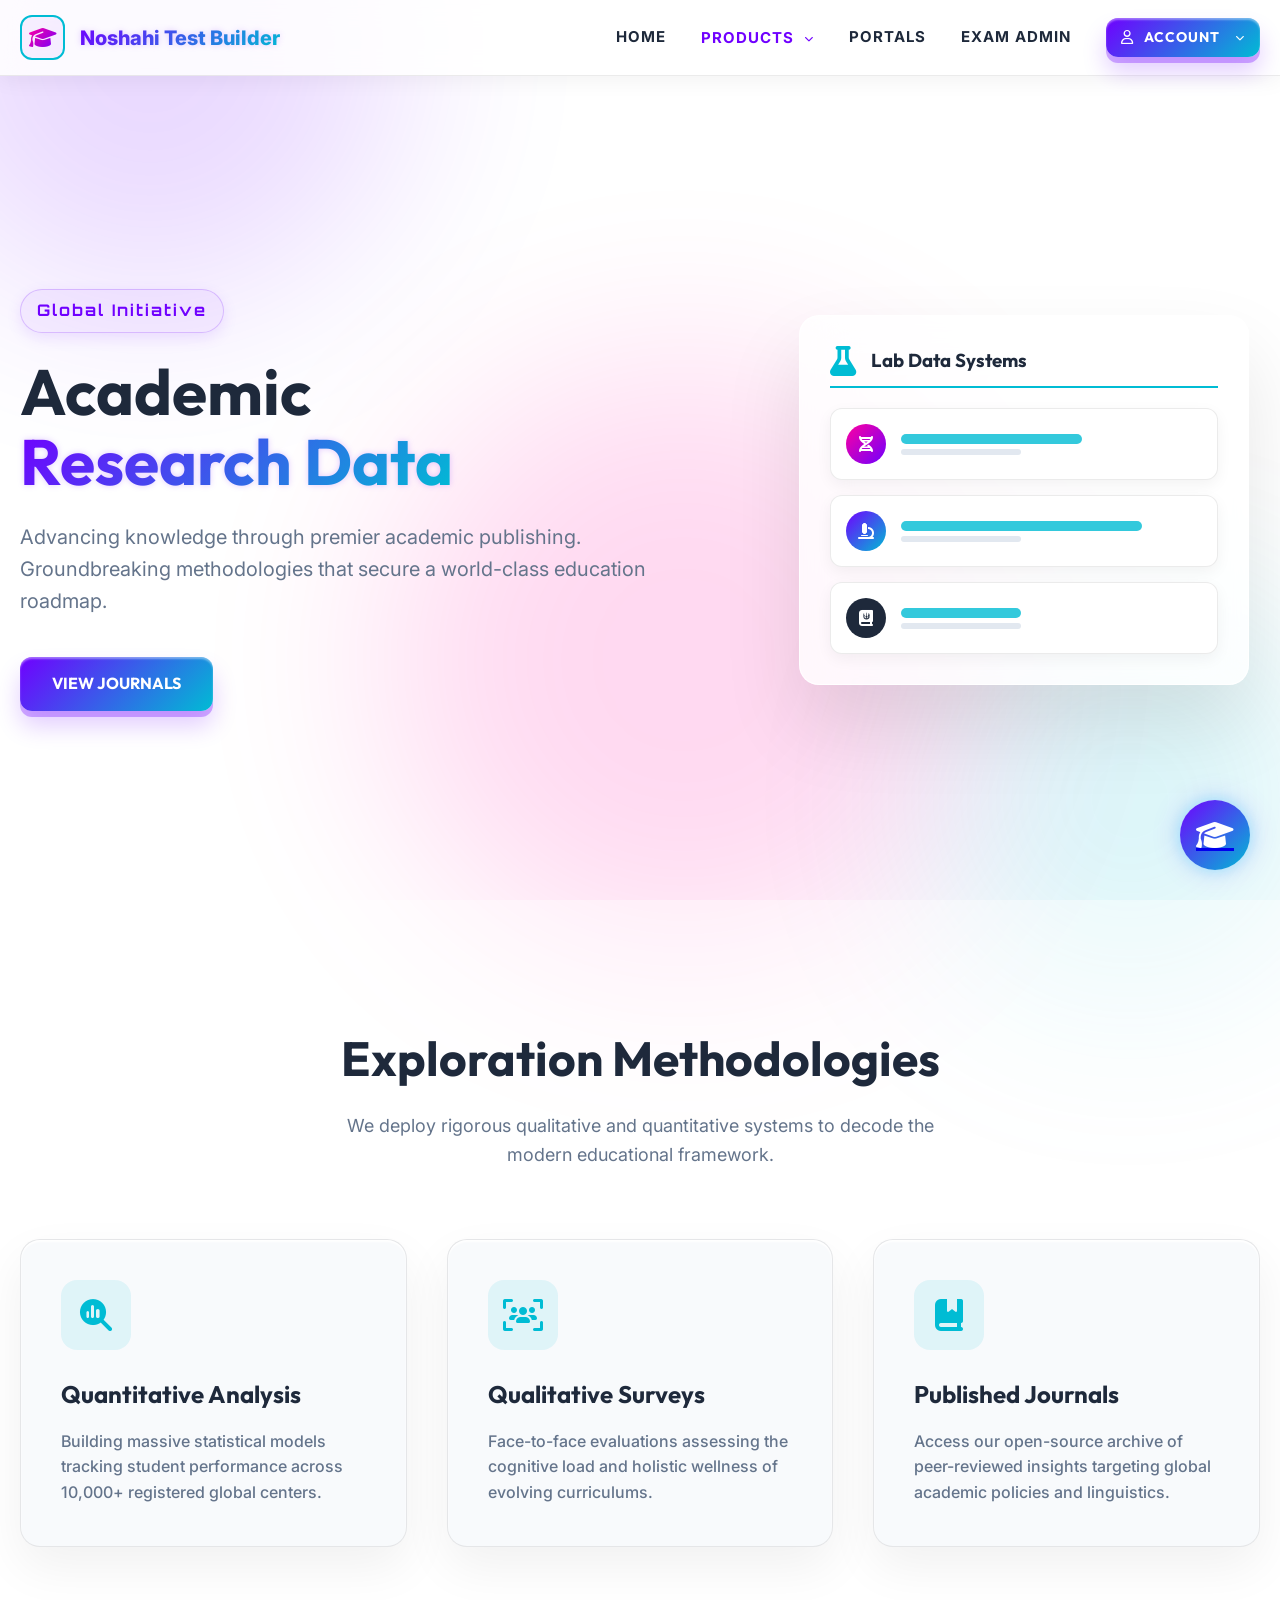
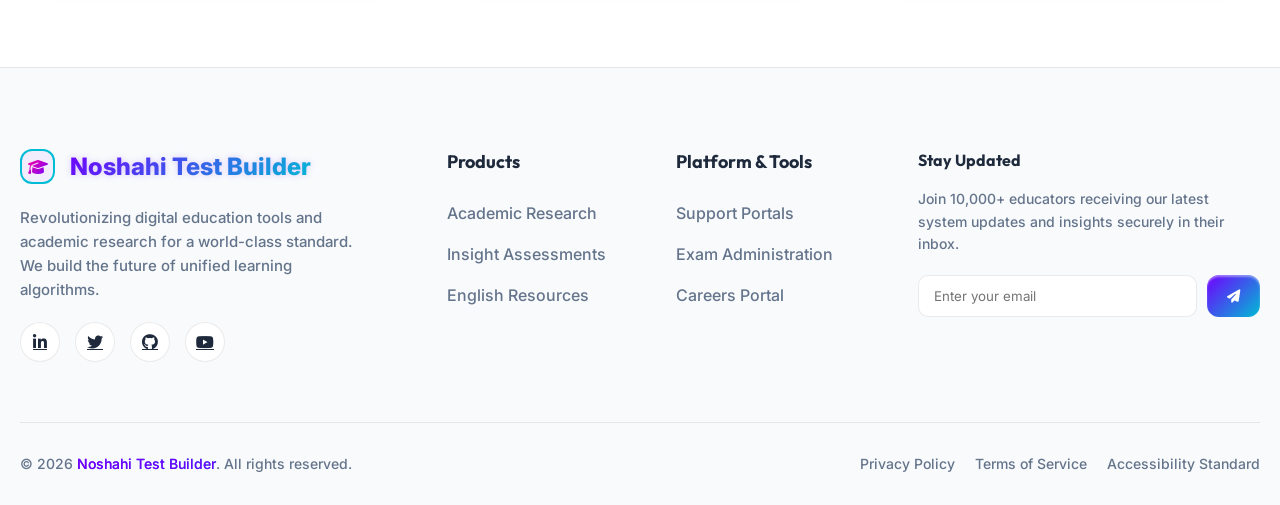
==== academic-research.html @ 6beb678b "Standardize navigation, mobile responsiveness, and visual consistency across all portal pages" ====
<!DOCTYPE html>
<html lang="en">

<head>
    <meta charset="UTF-8">
    <meta name="viewport" content="width=device-width, initial-scale=1.0">
    <title>Noshahi Test Builder</title>
    <link rel="icon" type="image/svg+xml" href="favicon.svg">
    <link rel="preconnect" href="https://fonts.googleapis.com">
    <link rel="preconnect" href="https://fonts.gstatic.com" crossorigin>
    <link
        href="https://fonts.googleapis.com/css2?family=Inter:wght@300;400;500;600&family=Orbitron:wght@500;700;900&family=Outfit:wght@400;600;700;800&display=swap"
        rel="stylesheet">
    <link rel="stylesheet" href="https://cdnjs.cloudflare.com/ajax/libs/font-awesome/6.4.0/css/all.min.css">

    <style>
        :root {
            --bg-dark: #FFFFFF;
            --bg-card: #f8fafc;
            --bg-card-alt: #f1f5f9;
            --accent-primary: #00bcd4;
            --accent-secondary: #7000FF;
            --accent-tertiary: #FF00A0;
            --text-light: #1e293b;
            --text-muted: #64748b;
            --glass-border: rgba(0, 0, 0, 0.08);

            --gradient-primary: linear-gradient(135deg, var(--accent-secondary), var(--accent-primary));
            --gradient-hot: linear-gradient(135deg, var(--accent-tertiary), var(--accent-secondary));
            --shadow-btn: 0 6px 0 rgba(112, 0, 255, 0.3), 0 15px 25px rgba(112, 0, 255, 0.2);
            --shadow-card: 0 20px 50px rgba(0, 0, 0, 0.06), inset 0 2px 2px rgba(255, 255, 255, 1);
            --neon-glow: 0 0 15px rgba(0, 240, 255, 0.3), 0 0 30px rgba(112, 0, 255, 0.2);
        }

        * {
            margin: 0;
            padding: 0;
            box-sizing: border-box;
            scroll-behavior: smooth;
        }

        body {
            font-family: 'Inter', sans-serif;
            background-color: var(--bg-dark);
            color: var(--text-light);
            overflow-x: hidden;
            line-height: 1.6;
        }

        h1,
        h2,
        h3,
        h4 {
            font-family: 'Outfit', sans-serif;
            font-weight: 700;
            color: var(--text-light);
        }

        .cyber-font {
            font-family: 'Orbitron', sans-serif;
            letter-spacing: 2px;
        }

        .container {
            max-width: 1280px;
            margin: 0 auto;
            padding: 0 20px;
        }

        .brand-text {
            background: var(--gradient-primary);
            -webkit-background-clip: text;
            -webkit-text-fill-color: transparent;
            filter: drop-shadow(0 0 3px rgba(112, 0, 255, 0.2));
            display: inline-block;
            white-space: nowrap;
        }

        .ambient-back {
            position: fixed;
            top: 0;
            left: 0;
            width: 100vw;
            height: 100vh;
            z-index: -1;
            pointer-events: none;
        }

        .orb {
            position: absolute;
            border-radius: 50%;
            filter: blur(100px);
            opacity: 0.15;
            animation: orbFloat 20s infinite alternate ease-in-out;
        }

        .orb-1 {
            width: 500px;
            height: 500px;
            background: var(--accent-secondary);
            top: -200px;
            left: -100px;
        }

        .orb-2 {
            width: 400px;
            height: 400px;
            background: var(--accent-primary);
            bottom: -100px;
            right: -50px;
            animation-delay: -5s;
        }

        .orb-3 {
            width: 600px;
            height: 600px;
            background: var(--accent-tertiary);
            top: 40%;
            left: 30%;
            animation-delay: -10s;
        }

        @keyframes orbFloat {
            0% {
                transform: translate(0, 0) scale(1);
            }

            100% {
                transform: translate(100px, 100px) scale(1.2);
            }
        }

        /* Navigation */
        header {
            position: fixed;
            top: 0;
            left: 0;
            width: 100%;
            padding: 15px 0;
            z-index: 1000;
            background: rgba(255, 255, 255, 0.85);
            backdrop-filter: blur(15px);
            border-bottom: 1px solid var(--glass-border);
            box-shadow: 0 5px 20px rgba(0, 0, 0, 0.05);
        }

        .nav-wrapper {
            display: flex;
            justify-content: space-between;
            align-items: center;
        }

        .logo {
            display: flex;
            align-items: center;
            gap: 15px;
            font-size: 24px;
            font-weight: 800;
            text-decoration: none;
        }

        .logo-icon {
            position: relative;
            width: 45px;
            height: 45px;
            background: rgba(112, 0, 255, 0.05);
            border: 2px solid var(--accent-primary);
            border-radius: 12px;
            display: flex;
            align-items: center;
            justify-content: center;
            transform-style: preserve-3d;
            transition: transform 0.3s;
        }

        .logo:hover .logo-icon {
            transform: rotateY(15deg) rotateX(15deg);
        }

        .logo-icon i {
            background: var(--gradient-hot);
            -webkit-background-clip: text;
            -webkit-text-fill-color: transparent;
            font-size: 22px;
        }

        .nav-links {
            display: flex;
            gap: 35px;
            align-items: center;
        }

        .nav-links>a,
        .dropdown>a {
            color: var(--text-light);
            text-decoration: none;
            font-weight: 700;
            font-size: 15px;
            text-transform: uppercase;
            letter-spacing: 1px;
            transition: all 0.3s ease;
            position: relative;
            cursor: pointer;
        }

        .nav-links>a.active {
            color: var(--accent-secondary);
        }

        .nav-links>a:hover,
        .dropdown>a:hover {
            color: var(--accent-secondary);
            transform: translateY(-2px);
        }

        .dropdown {
            position: relative;
            display: inline-block;
        }

        .dropdown>a>i:last-child {
            font-size: 9px;
            margin-left: 5px;
            transition: transform 0.3s;
            vertical-align: middle;
        }

        .dropdown:hover>a>i:last-child {
            transform: rotate(180deg);
        }

        .dropdown-content {
            position: absolute;
            top: calc(100% + 15px);
            left: -20px;
            background: #ffffff;
            border: 1px solid var(--glass-border);
            border-radius: 12px;
            padding: 15px 0;
            display: flex;
            flex-direction: column;
            min-width: 240px;
            box-shadow: 0 20px 40px rgba(0, 0, 0, 0.1);
            opacity: 0;
            visibility: hidden;
            transform: translateY(10px) rotateX(-10deg);
            transition: all 0.3s ease;
            z-index: 1000;
        }

        .dropdown:hover .dropdown-content {
            opacity: 1;
            visibility: visible;
            transform: translateY(0) rotateX(0);
        }

        .dropdown-content a {
            padding: 12px 25px;
            color: var(--text-light);
            text-decoration: none;
            font-size: 15px;
            font-weight: 600;
            display: flex;
            align-items: center;
            gap: 10px;
        }

        .dropdown-content a i {
            font-size: 14px;
            color: var(--accent-primary);
            margin: 0;
        }

        .dropdown-content a:hover {
            background: rgba(0, 188, 212, 0.05);
            color: var(--accent-secondary);
            padding-left: 30px;
        }

        .btn-3d {
            display: inline-flex;
            align-items: center;
            gap: 10px;
            padding: 14px 32px;
            background: var(--gradient-primary);
            color: white !important;
            text-decoration: none;
            font-weight: 700;
            font-family: 'Outfit', sans-serif;
            border-radius: 12px;
            border: none;
            cursor: pointer;
            text-transform: uppercase;
            box-shadow: var(--shadow-btn);
            transform: translateY(0);
            transition: all 0.2s;
            position: relative;
        }

        .btn-3d::after {
            content: '';
            position: absolute;
            top: 0;
            left: 0;
            right: 0;
            bottom: 0;
            border-radius: 12px;
            box-shadow: inset 0 2px 2px rgba(255, 255, 255, 0.4);
            pointer-events: none;
        }

        .btn-3d:hover {
            transform: translateY(3px);
            box-shadow: 0 3px 0 rgba(112, 0, 255, 0.6), 0 10px 15px rgba(112, 0, 255, 0.2);
        }

        .hamburger {
            display: none;
            flex-direction: column;
            justify-content: center;
            align-items: center;
            gap: 6px;
            width: 50px;
            height: 50px;
            background: rgba(255, 255, 255, 0.6);
            backdrop-filter: blur(10px);
            border: 1px solid var(--glass-border);
            border-radius: 50%;
            cursor: pointer;
            z-index: 1001;
            box-shadow: 0 5px 15px rgba(0, 0, 0, 0.05);
            transition: all 0.3s ease;
        }

        .hamburger span {
            display: block;
            height: 3px;
            width: 22px;
            background: var(--text-light);
            border-radius: 3px;
            transition: all 0.4s cubic-bezier(0.68, -0.55, 0.265, 1.55);
        }

        .hamburger:hover {
            box-shadow: 0 8px 20px rgba(0, 188, 212, 0.2);
            transform: translateY(-2px);
            border-color: var(--accent-secondary);
        }

        .hamburger:hover span:nth-child(1) {
            width: 14px;
            transform: translateX(-4px);
            background: var(--accent-primary);
        }

        .hamburger:hover span:nth-child(2) {
            background: var(--accent-secondary);
        }

        .hamburger:hover span:nth-child(3) {
            width: 14px;
            transform: translateX(4px);
            background: var(--accent-tertiary);
        }

        .hamburger.active {
            background: var(--gradient-primary);
            border-color: transparent;
        }

        .hamburger.active span {
            background: white;
        }

        .hamburger.active span:nth-child(1) {
            transform: translateY(9px) rotate(45deg);
            width: 22px;
        }

        .hamburger.active span:nth-child(2) {
            width: 0;
            opacity: 0;
        }

        .hamburger.active span:nth-child(3) {
            transform: translateY(-9px) rotate(-45deg);
            width: 22px;
        }

        .corner-favicon {
            position: fixed;
            bottom: 30px;
            right: 30px;
            width: 70px;
            height: 70px;
            background: var(--gradient-primary);
            border-radius: 50%;
            display: flex;
            align-items: center;
            justify-content: center;
            box-shadow: var(--neon-glow);
            z-index: 9999;
            transition: transform 0.3s;
        }

        .corner-favicon:hover {
            transform: scale(1.1) rotate(15deg);
        }

        .corner-favicon i {
            font-size: 30px;
            color: white;
        }

        .hero {
            min-height: 100vh;
            display: flex;
            align-items: center;
            padding-top: 100px;
        }

        .hero-grid {
            display: grid;
            grid-template-columns: 1.2fr 0.8fr;
            gap: 60px;
            align-items: center;
        }

        .hero-badge {
            display: inline-block;
            padding: 8px 16px;
            background: rgba(112, 0, 255, 0.05);
            border: 1px solid rgba(112, 0, 255, 0.2);
            border-radius: 50px;
            color: var(--accent-secondary);
            font-weight: 700;
            margin-bottom: 24px;
            box-shadow: 0 5px 15px rgba(112, 0, 255, 0.1);
        }

        .hero h1 {
            font-size: 64px;
            line-height: 1.1;
            margin-bottom: 24px;
        }

        .hero p {
            font-size: 20px;
            color: var(--text-muted);
            margin-bottom: 40px;
        }

        .hero-visual {
            position: relative;
            height: 500px;
            display: flex;
            align-items: center;
            justify-content: center;
        }

        .research-dash {
            width: 100%;
            max-width: 450px;
            background: rgba(255, 255, 255, 0.8);
            backdrop-filter: blur(25px);
            border: 1px solid rgba(255, 255, 255, 0.9);
            border-radius: 20px;
            padding: 30px;
            box-shadow: 0 40px 80px rgba(0, 0, 0, 0.1);
            animation: dashFloat 8s infinite alternate ease-in-out;
        }

        @keyframes dashFloat {
            0% {
                transform: translateY(0) rotateX(5deg) rotateY(-10deg);
            }

            100% {
                transform: translateY(-20px) rotateX(10deg) rotateY(-5deg);
            }
        }

        .r-header {
            border-bottom: 2px solid var(--accent-primary);
            padding-bottom: 10px;
            margin-bottom: 20px;
            display: flex;
            align-items: center;
            gap: 15px;
        }

        .r-header i {
            font-size: 30px;
            color: var(--accent-primary);
        }

        .r-blocks {
            display: grid;
            gap: 15px;
        }

        .r-block {
            display: flex;
            align-items: center;
            gap: 15px;
            background: #fff;
            padding: 15px;
            border-radius: 12px;
            box-shadow: 0 5px 15px rgba(0, 0, 0, 0.05);
            border: 1px solid var(--glass-border);
            transition: all 0.3s ease;
            cursor: pointer;
        }

        .r-block:hover {
            transform: translateY(-5px);
            border-color: var(--accent-primary);
            box-shadow: 0 15px 30px rgba(0, 0, 0, 0.1);
        }

        .r-icon {
            width: 40px;
            height: 40px;
            border-radius: 50%;
            background: var(--gradient-hot);
            color: #fff;
            display: flex;
            align-items: center;
            justify-content: center;
        }

        .r-line1 {
            height: 10px;
            width: 60%;
            background: var(--accent-primary);
            border-radius: 5px;
            margin-bottom: 5px;
            opacity: 0.8;
        }

        .r-line2 {
            height: 6px;
            width: 40%;
            background: #e2e8f0;
            border-radius: 3px;
        }

        .section-padding {
            padding: 120px 0;
        }

        .section-title {
            text-align: center;
            margin-bottom: 70px;
        }

        .section-title h2 {
            font-size: 48px;
            margin-bottom: 15px;
        }

        .section-title p {
            color: var(--text-muted);
            font-size: 18px;
            max-width: 600px;
            margin: 0 auto;
        }

        .grid-3d {
            display: grid;
            grid-template-columns: repeat(auto-fit, minmax(320px, 1fr));
            gap: 40px;
        }

        .card-3d {
            background: var(--bg-card);
            border-radius: 20px;
            padding: 40px;
            border: 1px solid var(--glass-border);
            transition: all 0.4s;
            box-shadow: var(--shadow-card);
            cursor: pointer;
            display: flex;
            flex-direction: column;
        }

        .card-3d:hover {
            transform: translateY(-15px);
            border-color: var(--accent-primary);
            box-shadow: 0 30px 50px rgba(0, 0, 0, 0.1);
        }

        .card-icon {
            width: 70px;
            height: 70px;
            background: rgba(0, 188, 212, 0.1);
            border-radius: 16px;
            display: flex;
            align-items: center;
            justify-content: center;
            font-size: 32px;
            color: var(--accent-primary);
            margin-bottom: 25px;
            transition: 0.3s;
        }

        .card-3d:hover .card-icon {
            background: var(--gradient-primary);
            color: white;
            transform: scale(1.1);
        }

        .card-3d h3 {
            font-size: 24px;
            margin-bottom: 15px;
        }

        .card-3d p {
            color: var(--text-muted);
            font-weight: 500;
            flex-grow: 1;
        }

        /* Professional Footer Elements */
        .footer-pro {
            background: var(--bg-card);
            padding: 80px 0 30px;
            border-top: 1px solid var(--glass-border);
            position: relative;
            overflow: hidden;
        }

        .footer-top {
            display: grid;
            grid-template-columns: 1.5fr 2fr 1.5fr;
            gap: 50px;
            margin-bottom: 60px;
        }

        .footer-brand p {
            color: var(--text-muted);
            margin: 20px 0;
            font-size: 15px;
            font-weight: 500;
        }

        .social-links {
            display: flex;
            gap: 15px;
        }

        .social-links a {
            width: 40px;
            height: 40px;
            border-radius: 50%;
            background: var(--bg-dark);
            border: 1px solid var(--glass-border);
            display: flex;
            align-items: center;
            justify-content: center;
            color: var(--text-light);
            transition: all 0.3s;
        }

        .social-links a:hover {
            background: var(--accent-primary);
            color: white;
            transform: translateY(-3px);
            box-shadow: 0 10px 20px rgba(0, 188, 212, 0.3);
            border-color: transparent;
        }

        .footer-links {
            display: flex;
            justify-content: space-around;
        }

        .link-col h4 {
            margin-bottom: 25px;
            font-size: 18px;
            color: var(--text-light);
        }

        .link-col a {
            display: block;
            color: var(--text-muted);
            text-decoration: none;
            margin-bottom: 15px;
            transition: color 0.3s;
            font-weight: 500;
        }

        .link-col a:hover {
            color: var(--accent-secondary);
        }

        .footer-newsletter h4 {
            margin-bottom: 15px;
            color: var(--text-light);
        }

        .footer-newsletter p {
            color: var(--text-muted);
            font-size: 14px;
            margin-bottom: 20px;
            font-weight: 500;
        }

        .newsletter-box {
            display: flex;
            gap: 10px;
        }

        .newsletter-box input {
            flex: 1;
            padding: 12px 15px;
            border-radius: 10px;
            border: 1px solid var(--glass-border);
            background: var(--bg-dark);
            color: var(--text-light);
            outline: none;
            transition: border 0.3s;
            font-family: 'Inter', sans-serif;
        }

        .newsletter-box input:focus {
            border-color: var(--accent-primary);
        }

        .footer-bottom {
            display: flex;
            justify-content: space-between;
            align-items: center;
            padding-top: 30px;
            border-top: 1px solid var(--glass-border);
            color: var(--text-muted);
            font-size: 14px;
            font-weight: 500;
        }

        .b-links {
            display: flex;
            gap: 20px;
        }

        .b-links a {
            color: var(--text-muted);
            text-decoration: none;
            transition: color 0.3s;
        }

        .b-links a:hover {
            color: var(--accent-tertiary);
        }

        @media (max-width: 992px) {
            .hero-grid {
                grid-template-columns: 1fr;
                text-align: center;
            }

            .hero-visual {
                display: none;
            }

            .footer-top {
                grid-template-columns: 1fr;
                gap: 40px;
            }

            .footer-links {
                justify-content: flex-start;
                gap: 50px;
            }
        }

        @media (max-width: 768px) {
            .hamburger {
                display: flex;
            }

            .nav-links {
                position: absolute;
                top: 100%;
                left: 0;
                right: 0;
                background: rgba(255, 255, 255, 0.98);
                backdrop-filter: blur(20px);
                flex-direction: column;
                align-items: flex-start;
                padding: 20px 30px;
                border-bottom: 1px solid var(--accent-primary);
                box-shadow: 0 10px 20px rgba(0, 0, 0, 0.05);
                transform: translateY(-20px);
                opacity: 0;
                visibility: hidden;
                transition: all 0.3s ease;
            }

            .nav-links.active {
                transform: translateY(0);
                opacity: 1;
                visibility: visible;
            }

            .dropdown-content {
                position: relative;
                top: 0;
                left: 0;
                min-width: 100%;
                box-shadow: none;
                background: transparent;
                border: none;
                border-left: 2px solid var(--accent-secondary);
                padding-left: 10px;
                margin-top: 10px;
                border-radius: 0;
                display: none !important;
            }

            .dropdown.mobile-open .dropdown-content {
                display: flex !important;
                opacity: 1;
                visibility: visible;
                transform: none;
            }

            .footer-bottom {
                flex-direction: column;
                gap: 20px;
                text-align: center;
            }

            .footer-links {
                flex-direction: column;
                gap: 30px;
            }

            .hero h1 {
                font-size: 42px;
            }
        }
    </style>
</head>

<body>
    <span id="top"></span>
    <a href="#top" class="corner-favicon"><i class="fa-solid fa-graduation-cap"></i></a>

    <header>
        <div class="container nav-wrapper">
            <a href="index.html" class="logo">
                <div class="logo-icon"><i class="fa-solid fa-graduation-cap"></i></div>
                <span style="font-size: 20px;" class="brand-text">Noshahi Test Builder</span>
            </a>
            <nav class="nav-links">
                <a href="index.html">Home</a>
                <div class="dropdown">
                    <a href="javascript:void(0)" class="dropdown-toggle"
                        style="color: var(--accent-secondary);">Products <i class="fa-solid fa-chevron-down"></i></a>
                    <div class="dropdown-content">
                        <a href="academic-research.html" class="active"
                            style="color: var(--accent-secondary); background: rgba(0,188,212,0.05); padding-left: 30px; border-left: 2px solid var(--accent-secondary);"><i
                                class="fa-solid fa-flask"></i> Academic Research</a>
                        <a href="insight-assessments.html"><i class="fa-solid fa-book-open"></i> Insight Assessments</a>
                        <a href="english-resources.html"><i class="fa-solid fa-language"></i> English Resources</a>
                    </div>
                </div>
                <a href="index.html#portals">Portals</a>
                <a href="index.html#exam">Exam Admin</a>
                <div class="nav-actions dropdown">
                    <a href="javascript:void(0)" class="btn-3d dropdown-toggle" style="padding: 8px 15px; font-size: 14px;"><i
                            class="fa-regular fa-user"></i> Account <i class="fa-solid fa-chevron-down"></i></a>
                    <div class="dropdown-content" style="left: auto; right: 0; min-width: 180px;">
                        <a href="login.html"><i class="fa-solid fa-right-to-bracket"></i> Login Area</a>
                        <a href="register.html"><i class="fa-solid fa-user-plus"></i> Register</a>
                    </div>
                </div>
            </nav>
            <div class="hamburger">
                <span></span>
                <span></span>
                <span></span>
            </div>
        </div>
    </header>

    <div class="ambient-back">
        <div class="orb orb-1"></div>
        <div class="orb orb-2"></div>
        <div class="orb orb-3"></div>
    </div>

    <!-- Hero -->
    <section class="hero">
        <div class="container hero-grid">
            <div class="hero-content">
                <div class="hero-badge cyber-font">Global Initiative</div>
                <h1>Academic <br><span class="brand-text">Research Data</span></h1>
                <p>Advancing knowledge through premier academic publishing. Groundbreaking methodologies that secure a
                    world-class education roadmap.</p>
                <div class="hero-actions" style="margin-top:30px;">
                    <a href="#journals" class="btn-3d">View Journals</a>
                </div>
            </div>
            <div class="hero-visual">
                <div class="research-dash">
                    <div class="r-header">
                        <i class="fa-solid fa-flask"></i>
                        <div>
                            <h3 style="margin:0;">Lab Data Systems</h3>
                        </div>
                    </div>
                    <div class="r-blocks">
                        <div class="r-block">
                            <div class="r-icon"><i class="fa-solid fa-dna"></i></div>
                            <div style="flex:1;">
                                <div class="r-line1"></div>
                                <div class="r-line2"></div>
                            </div>
                        </div>
                        <div class="r-block">
                            <div class="r-icon" style="background: var(--gradient-primary);"><i
                                    class="fa-solid fa-microscope"></i></div>
                            <div style="flex:1;">
                                <div class="r-line1" style="width:80%;"></div>
                                <div class="r-line2"></div>
                            </div>
                        </div>
                        <div class="r-block">
                            <div class="r-icon" style="background: #1e293b;"><i
                                    class="fa-solid fa-book-journal-whills"></i></div>
                            <div style="flex:1;">
                                <div class="r-line1" style="width:40%;"></div>
                                <div class="r-line2"></div>
                            </div>
                        </div>
                    </div>
                </div>
            </div>
        </div>
    </section>

    <!-- Research Areas -->
    <section class="section-padding" id="journals" style="background: rgba(255,255,255,0.4);">
        <div class="container">
            <div class="section-title">
                <h2>Exploration Methodologies</h2>
                <p>We deploy rigorous qualitative and quantitative systems to decode the modern educational framework.
                </p>
            </div>
            <div class="grid-3d">
                <div class="card-3d">
                    <div class="card-icon"><i class="fa-solid fa-magnifying-glass-chart"></i></div>
                    <h3>Quantitative Analysis</h3>
                    <p>Building massive statistical models tracking student performance across 10,000+ registered global
                        centers.</p>
                </div>
                <div class="card-3d">
                    <div class="card-icon"><i class="fa-solid fa-users-viewfinder"></i></div>
                    <h3>Qualitative Surveys</h3>
                    <p>Face-to-face evaluations assessing the cognitive load and holistic wellness of evolving
                        curriculums.</p>
                </div>
                <div class="card-3d">
                    <div class="card-icon"><i class="fa-solid fa-book-bookmark"></i></div>
                    <h3>Published Journals</h3>
                    <p>Access our open-source archive of peer-reviewed insights targeting global academic policies and
                        linguistics.</p>
                </div>
            </div>
        </div>
    </section>

    <!-- PRO FOOTER -->
    <footer class="footer-pro">
        <div class="container">
            <div class="footer-top">
                <div class="footer-brand">
                    <a href="index.html" class="logo" style="margin-bottom: 15px;">
                        <div class="logo-icon" style="width: 35px; height: 35px; box-shadow: none;"><i
                                class="fa-solid fa-graduation-cap" style="font-size: 16px;"></i></div>
                        <span class="brand-text">Noshahi Test Builder</span>
                    </a>
                    <p>Revolutionizing digital education tools and academic research for a world-class standard. We
                        build the future of unified learning algorithms.</p>
                    <div class="social-links">
                        <a href="#"><i class="fa-brands fa-linkedin-in"></i></a>
                        <a href="#"><i class="fa-brands fa-twitter"></i></a>
                        <a href="#"><i class="fa-brands fa-github"></i></a>
                        <a href="#"><i class="fa-brands fa-youtube"></i></a>
                    </div>
                </div>
                <div class="footer-links">
                    <div class="link-col">
                        <h4>Products</h4>
                        <a href="academic-research.html">Academic Research</a>
                        <a href="insight-assessments.html">Insight Assessments</a>
                        <a href="english-resources.html">English Resources</a>
                    </div>
                    <div class="link-col">
                        <h4>Platform & Tools</h4>
                        <a href="index.html#portals">Support Portals</a>
                        <a href="index.html#exam">Exam Administration</a>
                        <a href="index.html#careers">Careers Portal</a>
                    </div>
                </div>
                <div class="footer-newsletter">
                    <h4>Stay Updated</h4>
                    <p>Join 10,000+ educators receiving our latest system updates and insights securely in their inbox.
                    </p>
                    <form class="newsletter-box" onsubmit="event.preventDefault();">
                        <input type="email" placeholder="Enter your email" required>
                        <button type="submit" class="btn-3d"
                            style="padding: 10px 20px; transform: none; box-shadow: none;"><i
                                class="fa-solid fa-paper-plane"></i></button>
                    </form>
                </div>
            </div>
            <div class="footer-bottom">
                <p>&copy; 2026 <span class="brand-text"
                        style="filter: none; -webkit-text-fill-color: var(--accent-secondary);">Noshahi Test
                        Builder</span>. All rights reserved.</p>
                <div class="b-links">
                    <a href="#">Privacy Policy</a>
                    <a href="#">Terms of Service</a>
                    <a href="#">Accessibility Standard</a>
                </div>
            </div>
        </div>
    </footer>

    <script>
        const hamburger = document.querySelector('.hamburger');
        const navLinks = document.querySelector('.nav-links');
        const dropdownToggles = document.querySelectorAll('.dropdown-toggle');
        const dropdowns = document.querySelectorAll('.dropdown');

        hamburger.addEventListener('click', () => {
            navLinks.classList.toggle('active');
            hamburger.classList.toggle('active');
            if (!navLinks.classList.contains('active')) {
                dropdowns.forEach(d => d.classList.remove('mobile-open'));
            }
        });

        document.querySelectorAll('.nav-links > a:not(.dropdown-toggle)').forEach(link => {
            link.addEventListener('click', () => {
                navLinks.classList.remove('active');
                hamburger.classList.remove('active');
                dropdowns.forEach(d => d.classList.remove('mobile-open'));
            });
        });

        dropdownToggles.forEach(toggle => {
            toggle.addEventListener('click', (e) => {
                if (window.innerWidth <= 768) {
                    e.preventDefault();
                    const parentDropdown = toggle.closest('.dropdown');
                    if (parentDropdown) {
                        // Close other dropdowns
                        dropdowns.forEach(d => {
                            if (d !== parentDropdown) d.classList.remove('mobile-open');
                        });
                        parentDropdown.classList.toggle('mobile-open');
                    }
                }
            });
        });
    </script>
</body>

</html>
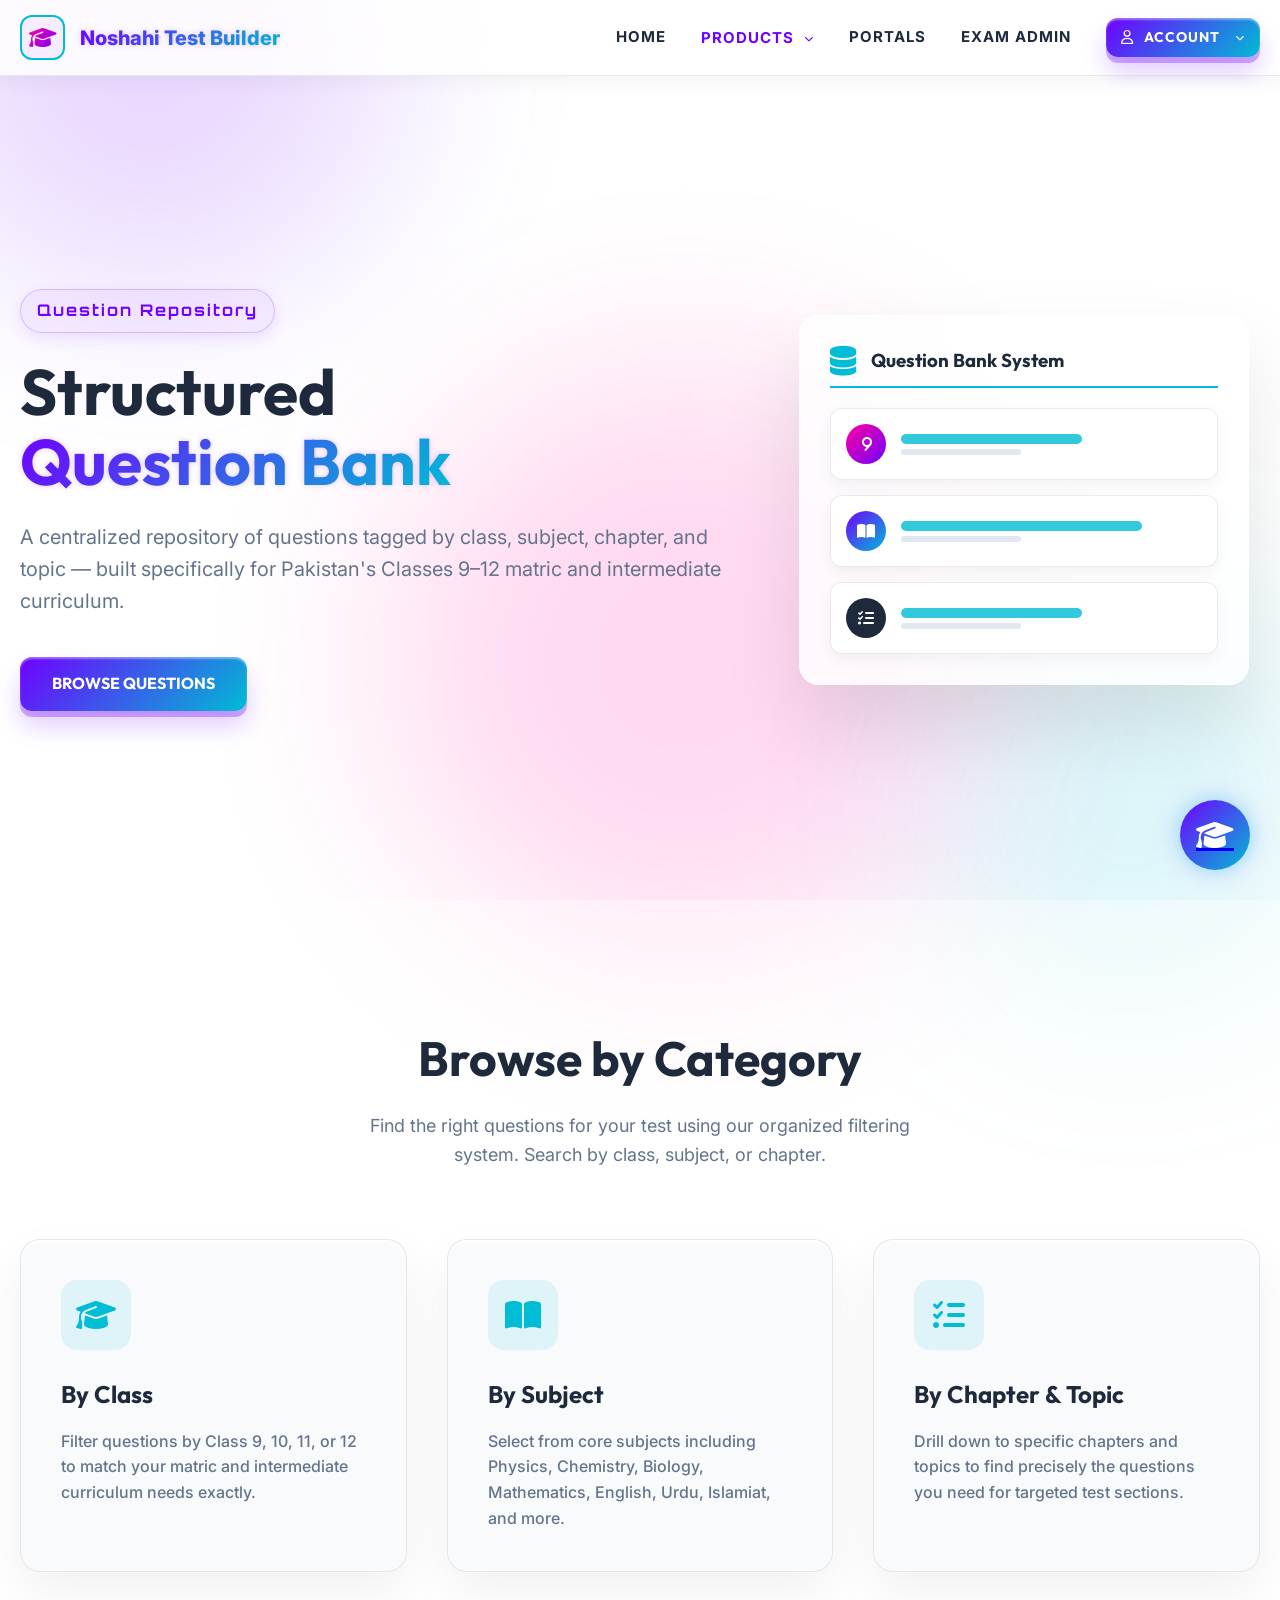
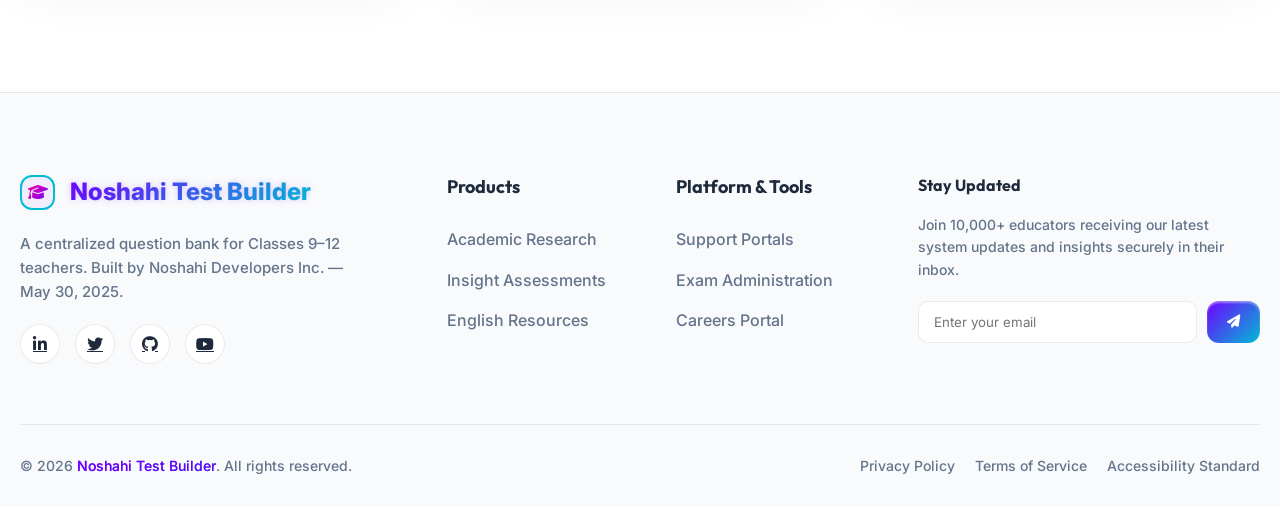
==== commit 70dc8e20: "Update website content based on BRD - Noshahi Test Builder for Classes 9-12" ====
--- a/academic-research.html
+++ b/academic-research.html
@@ -895,25 +895,24 @@
     <section class="hero">
         <div class="container hero-grid">
             <div class="hero-content">
-                <div class="hero-badge cyber-font">Global Initiative</div>
-                <h1>Academic <br><span class="brand-text">Research Data</span></h1>
-                <p>Advancing knowledge through premier academic publishing. Groundbreaking methodologies that secure a
-                    world-class education roadmap.</p>
+                <div class="hero-badge cyber-font">Question Repository</div>
+                <h1>Structured <br><span class="brand-text">Question Bank</span></h1>
+                <p>A centralized repository of questions tagged by class, subject, chapter, and topic — built specifically for Pakistan's Classes 9–12 matric and intermediate curriculum.</p>
                 <div class="hero-actions" style="margin-top:30px;">
-                    <a href="#journals" class="btn-3d">View Journals</a>
+                    <a href="#categories" class="btn-3d">Browse Questions</a>
                 </div>
             </div>
             <div class="hero-visual">
                 <div class="research-dash">
                     <div class="r-header">
-                        <i class="fa-solid fa-flask"></i>
+                        <i class="fa-solid fa-database"></i>
                         <div>
-                            <h3 style="margin:0;">Lab Data Systems</h3>
+                            <h3 style="margin:0;">Question Bank System</h3>
                         </div>
                     </div>
                     <div class="r-blocks">
                         <div class="r-block">
-                            <div class="r-icon"><i class="fa-solid fa-dna"></i></div>
+                            <div class="r-icon"><i class="fa-solid fa-9"></i></div>
                             <div style="flex:1;">
                                 <div class="r-line1"></div>
                                 <div class="r-line2"></div>
@@ -921,7 +920,7 @@
                         </div>
                         <div class="r-block">
                             <div class="r-icon" style="background: var(--gradient-primary);"><i
-                                    class="fa-solid fa-microscope"></i></div>
+                                    class="fa-solid fa-book-open"></i></div>
                             <div style="flex:1;">
                                 <div class="r-line1" style="width:80%;"></div>
                                 <div class="r-line2"></div>
@@ -929,9 +928,9 @@
                         </div>
                         <div class="r-block">
                             <div class="r-icon" style="background: #1e293b;"><i
-                                    class="fa-solid fa-book-journal-whills"></i></div>
+                                    class="fa-solid fa-list-check"></i></div>
                             <div style="flex:1;">
-                                <div class="r-line1" style="width:40%;"></div>
+                                <div class="r-line1" style="width:60%;"></div>
                                 <div class="r-line2"></div>
                             </div>
                         </div>
@@ -941,32 +940,28 @@
         </div>
     </section>
 
-    <!-- Research Areas -->
-    <section class="section-padding" id="journals" style="background: rgba(255,255,255,0.4);">
+    <!-- Question Bank Categories -->
+    <section class="section-padding" id="categories" style="background: rgba(255,255,255,0.4);">
         <div class="container">
             <div class="section-title">
-                <h2>Exploration Methodologies</h2>
-                <p>We deploy rigorous qualitative and quantitative systems to decode the modern educational framework.
-                </p>
+                <h2>Browse by Category</h2>
+                <p>Find the right questions for your test using our organized filtering system. Search by class, subject, or chapter.</p>
             </div>
             <div class="grid-3d">
                 <div class="card-3d">
-                    <div class="card-icon"><i class="fa-solid fa-magnifying-glass-chart"></i></div>
-                    <h3>Quantitative Analysis</h3>
-                    <p>Building massive statistical models tracking student performance across 10,000+ registered global
-                        centers.</p>
+                    <div class="card-icon"><i class="fa-solid fa-graduation-cap"></i></div>
+                    <h3>By Class</h3>
+                    <p>Filter questions by Class 9, 10, 11, or 12 to match your matric and intermediate curriculum needs exactly.</p>
                 </div>
                 <div class="card-3d">
-                    <div class="card-icon"><i class="fa-solid fa-users-viewfinder"></i></div>
-                    <h3>Qualitative Surveys</h3>
-                    <p>Face-to-face evaluations assessing the cognitive load and holistic wellness of evolving
-                        curriculums.</p>
+                    <div class="card-icon"><i class="fa-solid fa-book-open"></i></div>
+                    <h3>By Subject</h3>
+                    <p>Select from core subjects including Physics, Chemistry, Biology, Mathematics, English, Urdu, Islamiat, and more.</p>
                 </div>
                 <div class="card-3d">
-                    <div class="card-icon"><i class="fa-solid fa-book-bookmark"></i></div>
-                    <h3>Published Journals</h3>
-                    <p>Access our open-source archive of peer-reviewed insights targeting global academic policies and
-                        linguistics.</p>
+                    <div class="card-icon"><i class="fa-solid fa-list-check"></i></div>
+                    <h3>By Chapter &amp; Topic</h3>
+                    <p>Drill down to specific chapters and topics to find precisely the questions you need for targeted test sections.</p>
                 </div>
             </div>
         </div>
@@ -982,8 +977,7 @@
                                 class="fa-solid fa-graduation-cap" style="font-size: 16px;"></i></div>
                         <span class="brand-text">Noshahi Test Builder</span>
                     </a>
-                    <p>Revolutionizing digital education tools and academic research for a world-class standard. We
-                        build the future of unified learning algorithms.</p>
+                    <p>A centralized question bank for Classes 9–12 teachers. Built by Noshahi Developers Inc. — May 30, 2025.</p>
                     <div class="social-links">
                         <a href="#"><i class="fa-brands fa-linkedin-in"></i></a>
                         <a href="#"><i class="fa-brands fa-twitter"></i></a>
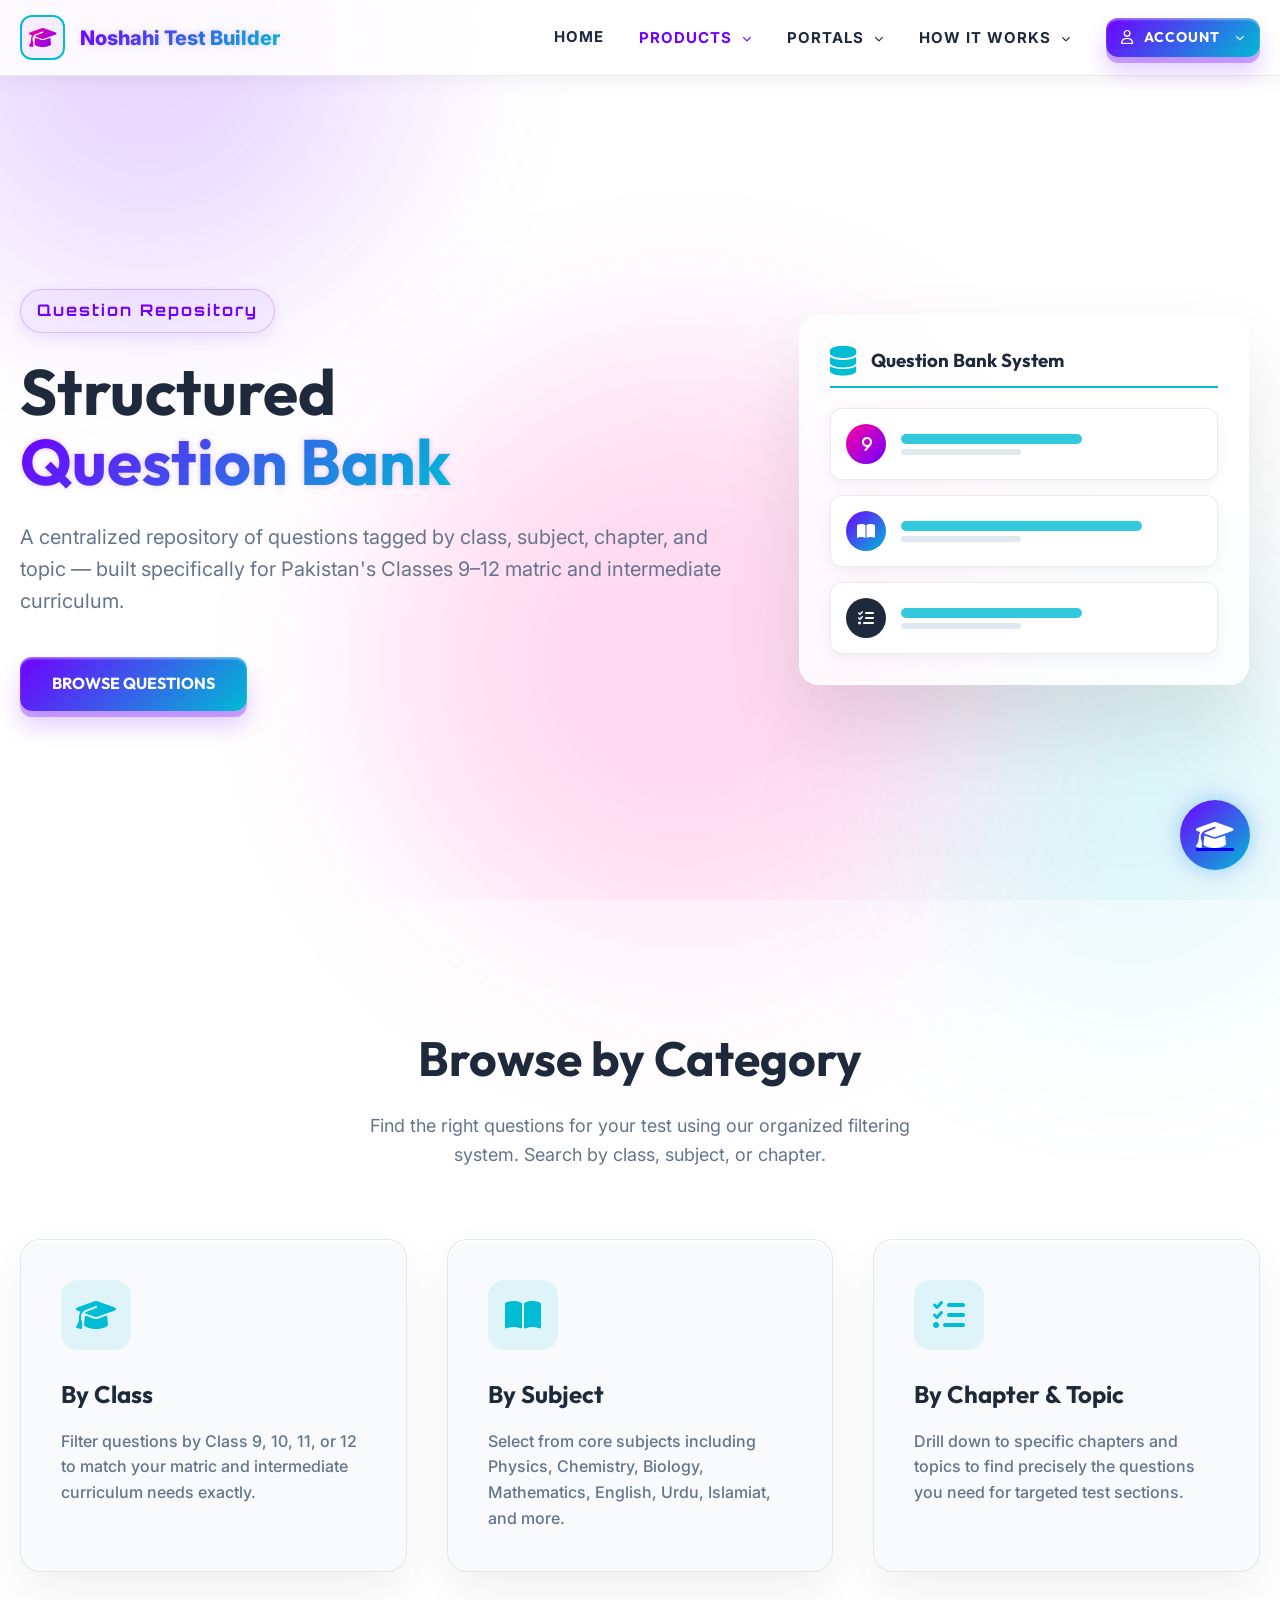
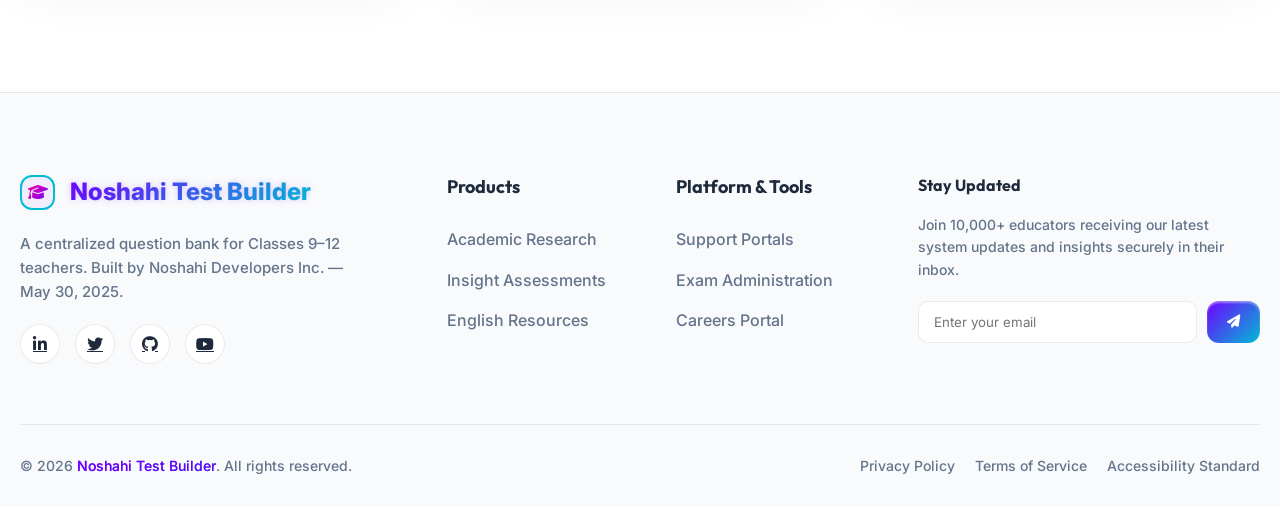
==== commit 40cb0ea3: "Standardize navigation: Added Portals and How It Works dropdowns across all pages" ====
--- a/academic-research.html
+++ b/academic-research.html
@@ -861,13 +861,32 @@
                     <div class="dropdown-content">
                         <a href="academic-research.html" class="active"
                             style="color: var(--accent-secondary); background: rgba(0,188,212,0.05); padding-left: 30px; border-left: 2px solid var(--accent-secondary);"><i
-                                class="fa-solid fa-flask"></i> Academic Research</a>
-                        <a href="insight-assessments.html"><i class="fa-solid fa-book-open"></i> Insight Assessments</a>
-                        <a href="english-resources.html"><i class="fa-solid fa-language"></i> English Resources</a>
+                                class="fa-solid fa-database"></i> Question Bank</a>
+                        <a href="insight-assessments.html"><i class="fa-solid fa-file-pen"></i> Test Generator</a>
+                        <a href="english-resources.html"><i class="fa-solid fa-file-pdf"></i> PDF Export</a>
                     </div>
                 </div>
-                <a href="index.html#portals">Portals</a>
-                <a href="index.html#exam">Exam Admin</a>
+                <div class="dropdown">
+                    <a href="javascript:void(0)" class="dropdown-toggle">Portals <i
+                            class="fa-solid fa-chevron-down"></i></a>
+                    <div class="dropdown-content">
+                        <a href="index.html#portals"><i class="fa-solid fa-user-shield"></i> Admin Portal</a>
+                        <a href="index.html#portals"><i class="fa-solid fa-chalkboard-user"></i> Teacher Portal</a>
+                        <a href="index.html#portals"><i class="fa-solid fa-user-graduate"></i> Student Portal</a>
+                    </div>
+                </div>
+                <div class="dropdown">
+                    <a href="javascript:void(0)" class="dropdown-toggle">How It Works <i
+                            class="fa-solid fa-chevron-down"></i></a>
+                    <div class="dropdown-content" style="min-width: 280px;">
+                        <a href="index.html#exam"><i class="fa-solid fa-1"></i> Set School Profile</a>
+                        <a href="index.html#exam"><i class="fa-solid fa-2"></i> Browse Question Bank</a>
+                        <a href="index.html#exam"><i class="fa-solid fa-3"></i> Select Questions</a>
+                        <a href="index.html#exam"><i class="fa-solid fa-4"></i> Add Custom Questions</a>
+                        <a href="index.html#exam"><i class="fa-solid fa-5"></i> Export as PDF</a>
+                        <a href="index.html#exam"><i class="fa-solid fa-6"></i> Print & Distribute</a>
+                    </div>
+                </div>
                 <div class="nav-actions dropdown">
                     <a href="javascript:void(0)" class="btn-3d dropdown-toggle" style="padding: 8px 15px; font-size: 14px;"><i
                             class="fa-regular fa-user"></i> Account <i class="fa-solid fa-chevron-down"></i></a>
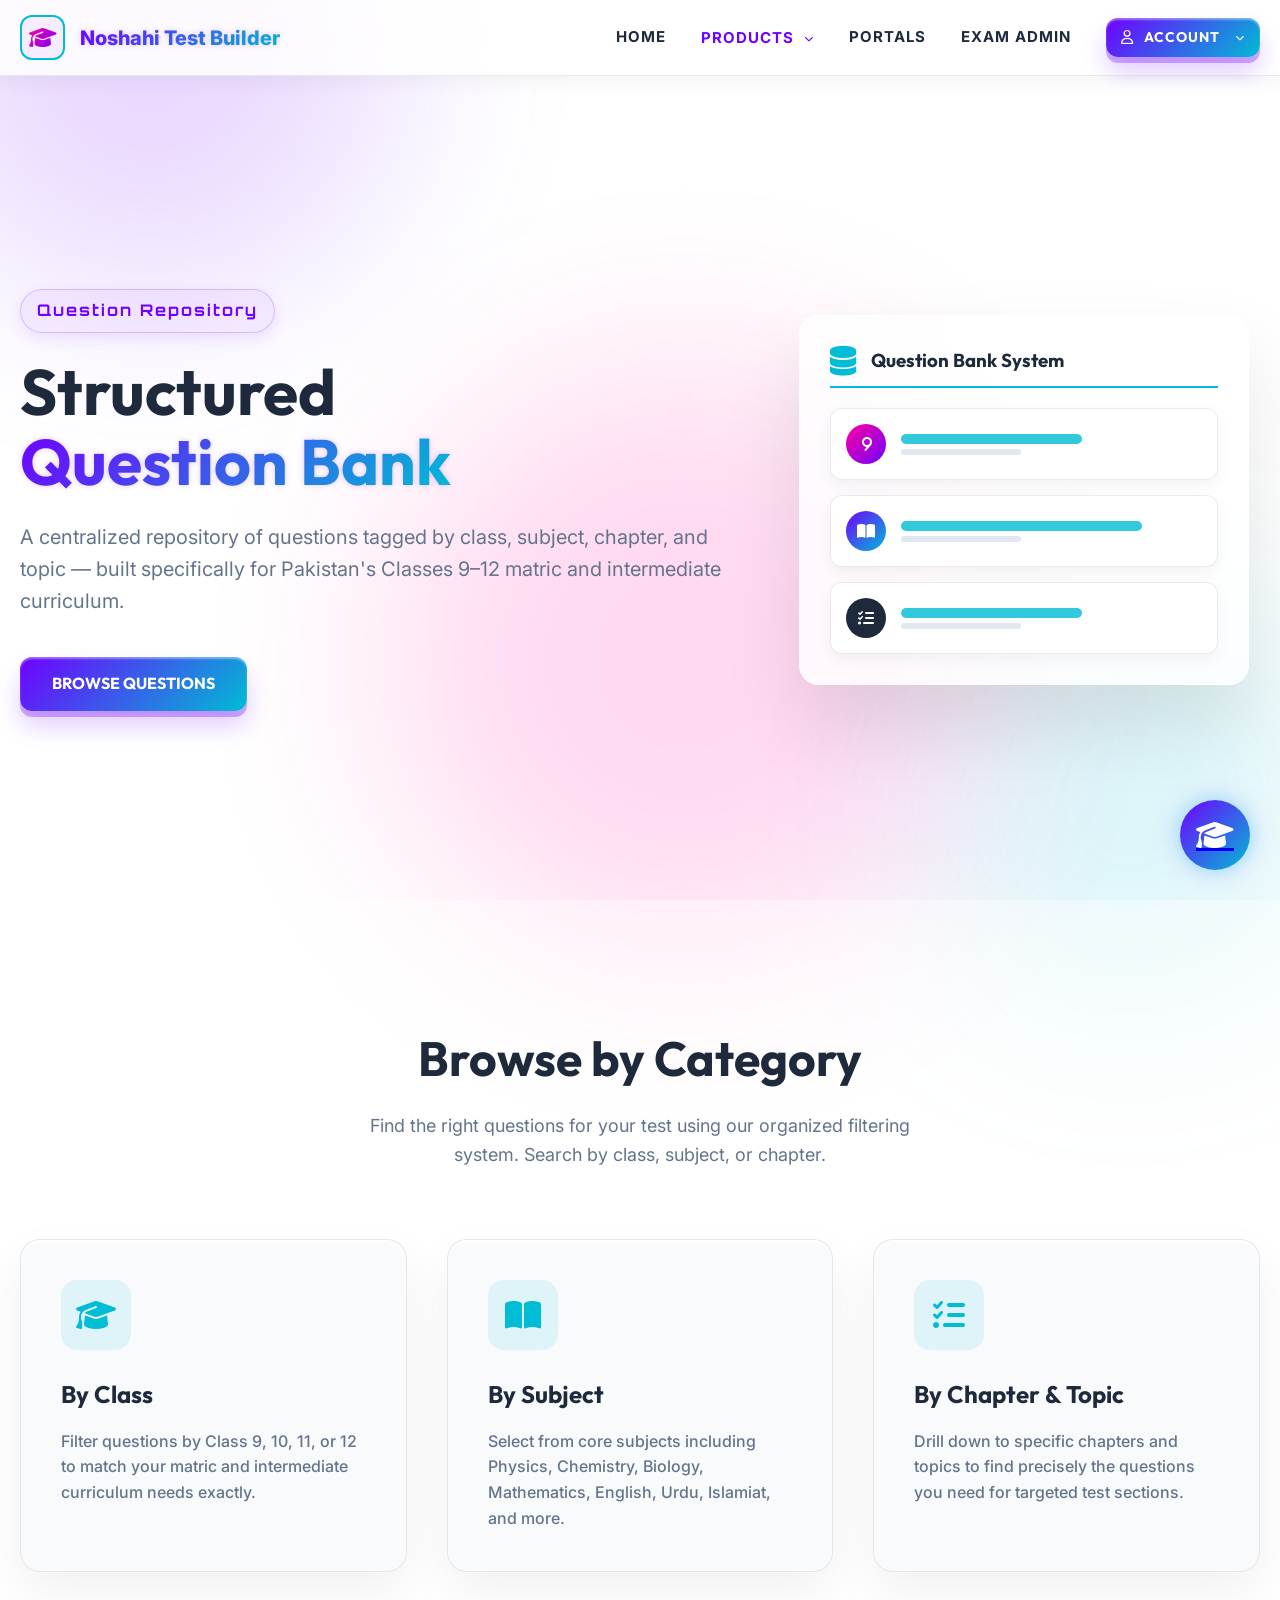
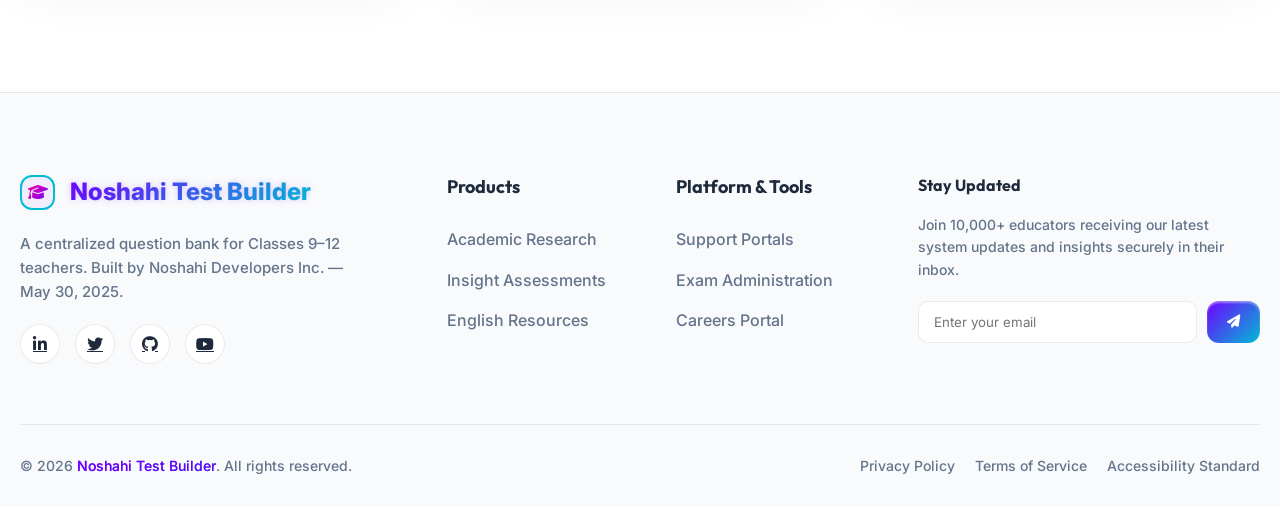
==== commit 7e063ab5: "Revert navigation dropdowns and restore original labels across all pages as requested" ====
--- a/academic-research.html
+++ b/academic-research.html
@@ -861,35 +861,17 @@
                     <div class="dropdown-content">
                         <a href="academic-research.html" class="active"
                             style="color: var(--accent-secondary); background: rgba(0,188,212,0.05); padding-left: 30px; border-left: 2px solid var(--accent-secondary);"><i
-                                class="fa-solid fa-database"></i> Question Bank</a>
-                        <a href="insight-assessments.html"><i class="fa-solid fa-file-pen"></i> Test Generator</a>
-                        <a href="english-resources.html"><i class="fa-solid fa-file-pdf"></i> PDF Export</a>
+                                class="fa-solid fa-flask"></i> Academic Research</a>
+                        <a href="insight-assessments.html"><i class="fa-solid fa-book-open"></i> Insight Assessments</a>
+                        <a href="english-resources.html"><i class="fa-solid fa-language"></i> English Resources</a>
                     </div>
                 </div>
-                <div class="dropdown">
-                    <a href="javascript:void(0)" class="dropdown-toggle">Portals <i
+                <a href="index.html#portals">Portals</a>
+                <a href="index.html#exam">Exam Admin</a>
+                <div class="nav-actions dropdown">
+                    <a href="javascript:void(0)" class="btn-3d dropdown-toggle"
+                        style="padding: 8px 15px; font-size: 14px;"><i class="fa-regular fa-user"></i> Account <i
                             class="fa-solid fa-chevron-down"></i></a>
-                    <div class="dropdown-content">
-                        <a href="index.html#portals"><i class="fa-solid fa-user-shield"></i> Admin Portal</a>
-                        <a href="index.html#portals"><i class="fa-solid fa-chalkboard-user"></i> Teacher Portal</a>
-                        <a href="index.html#portals"><i class="fa-solid fa-user-graduate"></i> Student Portal</a>
-                    </div>
-                </div>
-                <div class="dropdown">
-                    <a href="javascript:void(0)" class="dropdown-toggle">How It Works <i
-                            class="fa-solid fa-chevron-down"></i></a>
-                    <div class="dropdown-content" style="min-width: 280px;">
-                        <a href="index.html#exam"><i class="fa-solid fa-1"></i> Set School Profile</a>
-                        <a href="index.html#exam"><i class="fa-solid fa-2"></i> Browse Question Bank</a>
-                        <a href="index.html#exam"><i class="fa-solid fa-3"></i> Select Questions</a>
-                        <a href="index.html#exam"><i class="fa-solid fa-4"></i> Add Custom Questions</a>
-                        <a href="index.html#exam"><i class="fa-solid fa-5"></i> Export as PDF</a>
-                        <a href="index.html#exam"><i class="fa-solid fa-6"></i> Print & Distribute</a>
-                    </div>
-                </div>
-                <div class="nav-actions dropdown">
-                    <a href="javascript:void(0)" class="btn-3d dropdown-toggle" style="padding: 8px 15px; font-size: 14px;"><i
-                            class="fa-regular fa-user"></i> Account <i class="fa-solid fa-chevron-down"></i></a>
                     <div class="dropdown-content" style="left: auto; right: 0; min-width: 180px;">
                         <a href="login.html"><i class="fa-solid fa-right-to-bracket"></i> Login Area</a>
                         <a href="register.html"><i class="fa-solid fa-user-plus"></i> Register</a>
@@ -916,7 +898,8 @@
             <div class="hero-content">
                 <div class="hero-badge cyber-font">Question Repository</div>
                 <h1>Structured <br><span class="brand-text">Question Bank</span></h1>
-                <p>A centralized repository of questions tagged by class, subject, chapter, and topic — built specifically for Pakistan's Classes 9–12 matric and intermediate curriculum.</p>
+                <p>A centralized repository of questions tagged by class, subject, chapter, and topic — built
+                    specifically for Pakistan's Classes 9–12 matric and intermediate curriculum.</p>
                 <div class="hero-actions" style="margin-top:30px;">
                     <a href="#categories" class="btn-3d">Browse Questions</a>
                 </div>
@@ -946,8 +929,8 @@
                             </div>
                         </div>
                         <div class="r-block">
-                            <div class="r-icon" style="background: #1e293b;"><i
-                                    class="fa-solid fa-list-check"></i></div>
+                            <div class="r-icon" style="background: #1e293b;"><i class="fa-solid fa-list-check"></i>
+                            </div>
                             <div style="flex:1;">
                                 <div class="r-line1" style="width:60%;"></div>
                                 <div class="r-line2"></div>
@@ -964,23 +947,27 @@
         <div class="container">
             <div class="section-title">
                 <h2>Browse by Category</h2>
-                <p>Find the right questions for your test using our organized filtering system. Search by class, subject, or chapter.</p>
+                <p>Find the right questions for your test using our organized filtering system. Search by class,
+                    subject, or chapter.</p>
             </div>
             <div class="grid-3d">
                 <div class="card-3d">
                     <div class="card-icon"><i class="fa-solid fa-graduation-cap"></i></div>
                     <h3>By Class</h3>
-                    <p>Filter questions by Class 9, 10, 11, or 12 to match your matric and intermediate curriculum needs exactly.</p>
+                    <p>Filter questions by Class 9, 10, 11, or 12 to match your matric and intermediate curriculum needs
+                        exactly.</p>
                 </div>
                 <div class="card-3d">
                     <div class="card-icon"><i class="fa-solid fa-book-open"></i></div>
                     <h3>By Subject</h3>
-                    <p>Select from core subjects including Physics, Chemistry, Biology, Mathematics, English, Urdu, Islamiat, and more.</p>
+                    <p>Select from core subjects including Physics, Chemistry, Biology, Mathematics, English, Urdu,
+                        Islamiat, and more.</p>
                 </div>
                 <div class="card-3d">
                     <div class="card-icon"><i class="fa-solid fa-list-check"></i></div>
                     <h3>By Chapter &amp; Topic</h3>
-                    <p>Drill down to specific chapters and topics to find precisely the questions you need for targeted test sections.</p>
+                    <p>Drill down to specific chapters and topics to find precisely the questions you need for targeted
+                        test sections.</p>
                 </div>
             </div>
         </div>
@@ -996,7 +983,8 @@
                                 class="fa-solid fa-graduation-cap" style="font-size: 16px;"></i></div>
                         <span class="brand-text">Noshahi Test Builder</span>
                     </a>
-                    <p>A centralized question bank for Classes 9–12 teachers. Built by Noshahi Developers Inc. — May 30, 2025.</p>
+                    <p>A centralized question bank for Classes 9–12 teachers. Built by Noshahi Developers Inc. — May 30,
+                        2025.</p>
                     <div class="social-links">
                         <a href="#"><i class="fa-brands fa-linkedin-in"></i></a>
                         <a href="#"><i class="fa-brands fa-twitter"></i></a>
